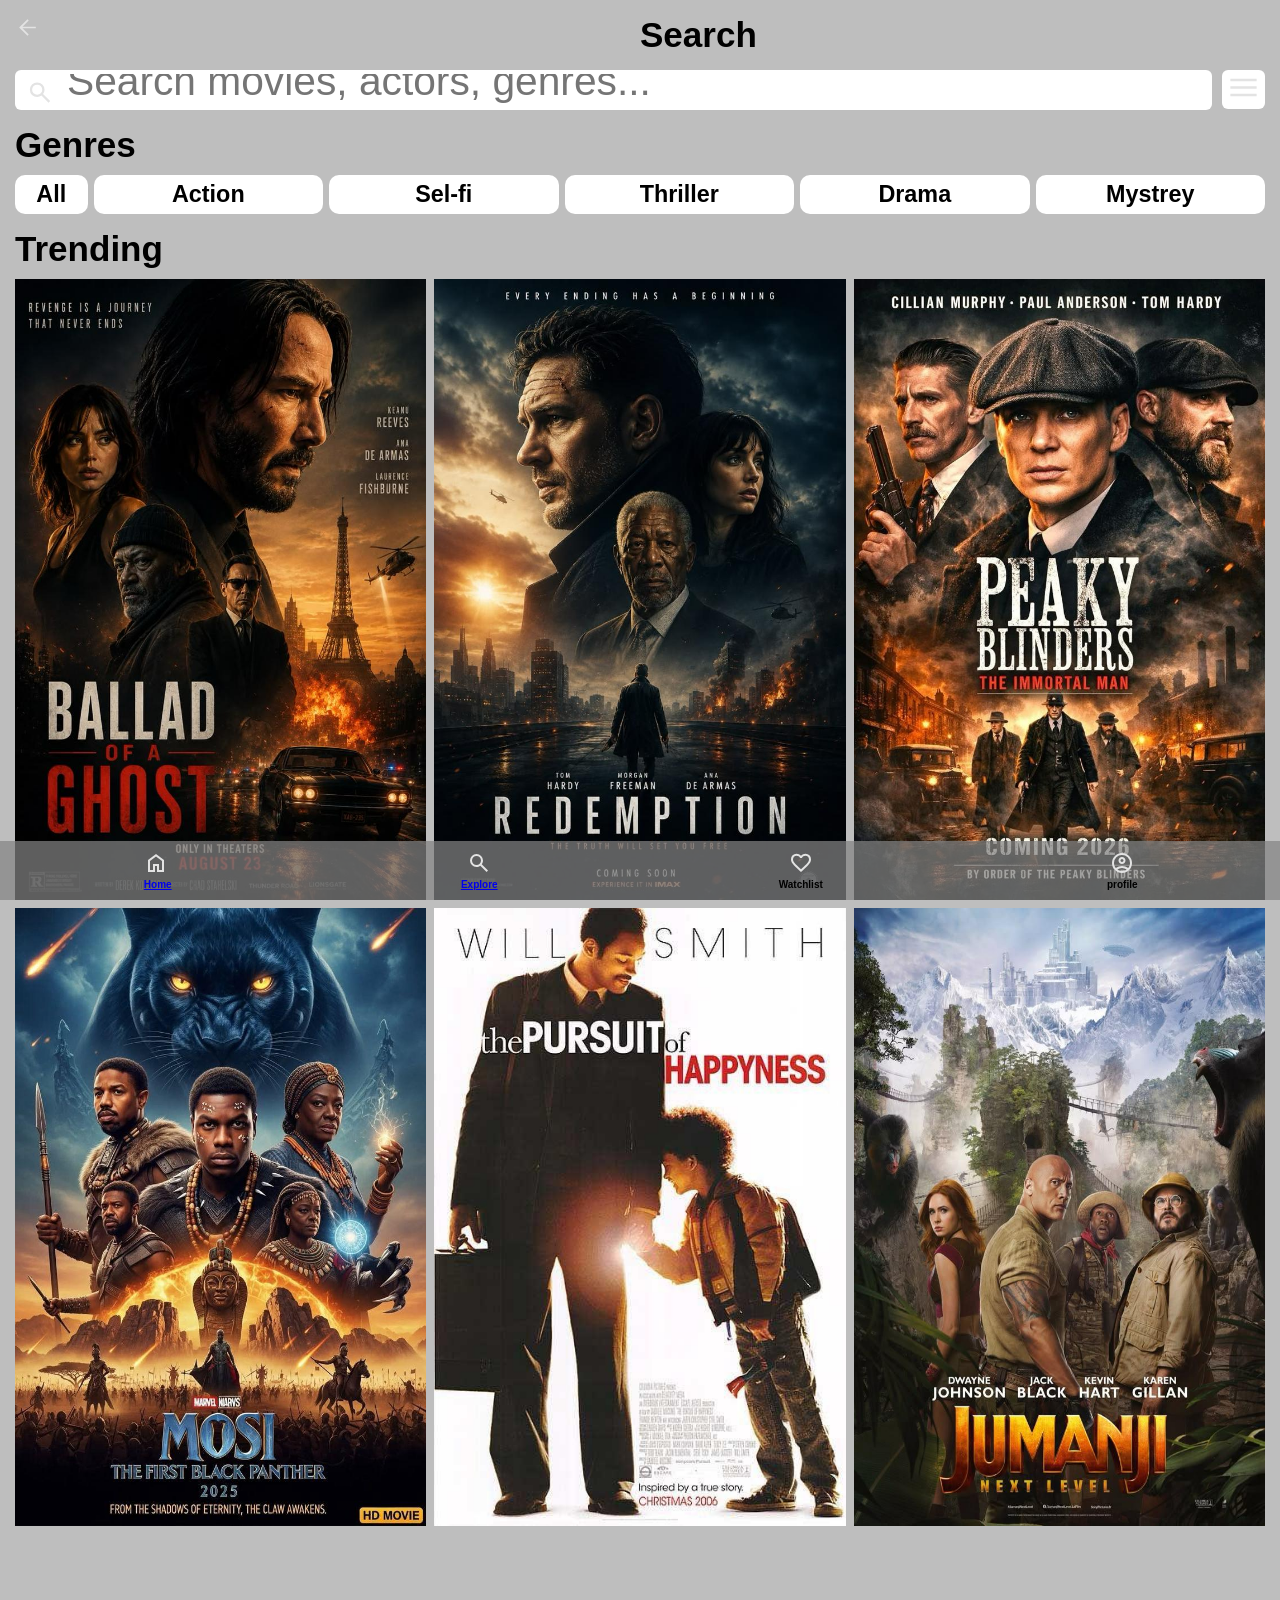
==== explore.html @ e1e0fa36 "add Explore back button" ====
<!DOCTYPE html>
<html>
  <head>
    <meta charset="UTF-8">
    <meta name="viewport" content="width=device-width, initial-scale=1.0">
    <title>
      Explore - MUVY
    </title>
    <link rel="stylesheet" href="styles/explore.css">
    <link rel="stylesheet" href="styles/my-mobile-app-nav-section.css">
  </head>

  <body>

    <header class="head-section-for-the-explore-page">
      <div class="the-header-overall">
        <div class="the-header-sub-overall-container">
          <section class="prev-page">
            <button class="back-button" id="backButton">
              <img class="explore-prev-icon" src="images/nav tools/arrow_back_37dp_E3E3E3_FILL0_wght400_GRAD0_opsz40.svg">
            </button>
          </section>
          <section class="search-identification-container">
            <h3 class="the-identification">
              Search
            </h3>
          </section>
        </div>
      </div>
    </header>

    <main class="the-explore-main-page">

      <div class="the-explore-section">
        <section class="the-explore-main-contents-container">
          <div class="sub-explore-main-contents-container">
            <div class="first-container-for-sercharea-and-genre-selection">
              <div class="the-explore-search-container">
                <img class="explore-search-icon" src="images/nav tools/search_24dp_E3E3E3_FILL0_wght400_GRAD0_opsz24.svg">
                <input class="the-actual-search-area" type="text" placeholder="Search movies, actors, genres...">
              </div>

              <div class="container-for-the-genre-selection">
                <img class="the-actual-genre-selection" src="images/nav tools/menu_37dp_E3E3E3_FILL0_wght400_GRAD0_opsz40.svg">
              </div>
            </div>
          </div>
        </section>

        <section class="the-explore-navigations">
          <div class="overall-container-of-the-explore-navigations">
            <div class="sub-overall-of-the-explore-navigations">
              <div class="container-for-the-genre-identification">
                <h3 class="the-genre-indentification-itself">
                  Genres
                </h3>
              </div>
              <div class="the-nav-buttons-direct-container">
                <div class="all-button-container">
                  All
                </div>
                <div class="the-action-button-container">
                  Action
                </div>
                <div class="the-sel-fi-button-container">
                  Sel-fi
                </div>
                <div class="the-thriller-button-container">
                  Thriller
                </div>
                <div class="Drama-button-container">
                  Drama
                </div>
                <div class="Mystrey-button-container">
                  Mystrey
                </div>
              </div>
            </div>
          </div>
        </section>

        <section class="Trending-videos-overall-container">
          <div class="sub-trending-videos-overall-container">
            <div class="the-trending-identification-container">
              <h3 class="the-trending-itself">
                Trending
              </h3>
            </div>
            <div class="everything-trending">
              <div class="the-videos-container">
                <img class="explore-trending-video-posters" src="images/349fb1eb-657d-4370-ab65-a6c2479800a6.jfif">
              </div>
              <div class="the-videos-container">
                <img class="explore-trending-video-posters" src="images/809d7f90-1464-452e-af18-a321fe0fa209.jfif">
              </div>
              <div class="the-videos-container">
                <img class="explore-trending-video-posters" src="images/22bab4cf-813a-4732-bd72-88b2d6c430fa.jfif">
              </div>
              <div class="the-videos-container">
                <img class="explore-trending-video-posters" src="images/8ad76670-73ea-4ad7-b646-8d81ceb32244.jfif">
              </div>
              <div class="the-videos-container">
                <img class="explore-trending-video-posters" src="images/New folder/11db61d7-6216-493c-9be0-2c440a9c0ec6.jfif">
              </div>
              <div class="the-videos-container">
                <img class="explore-trending-video-posters" src="images/New folder/268a8853-9600-4764-a7ee-4a80a453b72c.jfif">
              </div>
            </div>
          </div>
        </section>
      </div>
    </main>


    <!--this is the bottom navigation center and it 
    should exist across the pages respectively-->

    <nav class="bottom-nav-bar">
      <div class="overall-nav-container">
        <div class="sub-overall-nav-container">
          <section class="the-navs-container">
            <a href="index.html">
              <div>
                <img class="the-navs" src="images/nav tools/home_24dp_E3E3E3_FILL0_wght400_GRAD0_opsz24.svg">
              </div>
              <div class="bottom-navigation-identification">
                Home
              </div>
            </a>
          </section>
          <section class="the-navs-container">
            <a href="explore.html" class="the-navs-container">
              <div>
                <img class="the-navs" src="images/nav tools/search_24dp_E3E3E3_FILL0_wght400_GRAD0_opsz24.svg">
              </div>
              <div class="bottom-navigation-identification">
                Explore
              </div>
            </a>
          </section>
          <section class="the-navs-container">
            <div>
              <img class="the-navs" src="images/nav tools/favorite_24dp_E3E3E3_FILL0_wght400_GRAD0_opsz24.svg">
            </div>
            <div class="bottom-navigation-identification">
              Watchlist
            </div>
          </section>
          <section class="the-navs-container">
            <div>
              <img class="the-navs" src="images/nav tools/account_circle_24dp_E3E3E3_FILL0_wght400_GRAD0_opsz24.svg">
            </div>
            <div class="bottom-navigation-identification">
              profile
            </div>
          </section>
        </div>
      </div>
    </nav>
    

    <script src="JavaScript/Script.js"></script>
  </body>
</html>
---- styles/explore.css ----
body{
  margin: 0;
  width: 100%;
  overflow-x: hidden;
  background-color: rgb(190, 190, 190);
}

html {
  font-size: 16px;
}

* {
  box-sizing: border-box;
}



.the-explore-main-page {
  margin-bottom: 100px;
}

.head-section-for-the-explore-page {
  display: flow-root;
}

.the-explore-section h3 {
  font-family:Arial, sans-serif;
}

.the-header-overall {
  margin-inline: 15px;
}


.the-header-sub-overall-container {
  display: flex;
  margin-block: 15px;
}


.prev-page {
  display: flex;
  flex: 1;
}

.back-button {
  border: none;
  background-color: transparent;
  cursor: pointer;
  padding: 0;
  height: 25px;
}

.explore-prev-icon {
  height: 100%;
}


.search-identification-container {
  display: flex;
  flex: 1;
}

.the-identification {
  font-family: Arial, Helvetica, sans-serif;
  margin: 0;
  font-size: calc(12px + (18 - 12) * ((100vw - 320px) / (570 - 320)));
}


.the-explore-main-contents-container {
  margin-inline: 15px;
}


.explore-search-icon {
  width: 35px;
  height: 27px;
  margin-top: 5px;
}

.first-container-for-sercharea-and-genre-selection {
  display: flex;
  gap: 10px;
}


.the-explore-search-container {
  display: flex; 
  flex: 1;
  height: fit-content;
  background-color: white;
  border-radius: 6px;
  padding: 4px 8px;
}


.the-actual-search-area {
  width: 100%;
  padding: 4px 10px;
  border: none;
  border-radius: 6px;
}

.the-actual-search-area::placeholder {
  font-size: calc(10px + (18 - 10) * ((100vw - 320px) / (570 - 320)));
}

.container-for-the-genre-selection {
  height: fit-content;
  background-color: white;
  border-radius: 6px;
  padding: 0 4px;
  cursor: pointer;
}

.the-actual-genre-selection {
  width: 35px;
}

/* the nav buttons */

.overall-container-of-the-explore-navigations {
  margin-inline: 15px;
}

.sub-overall-of-the-explore-navigations {
  margin-block: 15px;
}

.container-for-the-genre-identification {
  margin-bottom: 10px;
}

.the-genre-indentification-itself {
  margin: 0;
  font-size: calc(12px + (18 - 12) * ((100vw - 320px) / (570 - 320)));
}


.the-nav-buttons-direct-container {
  display: flex;
  flex-direction: row;
  gap: 6px;
}


.all-button-container {
  display: flex;
  justify-content: space-around;
  width: fit-content;
  padding: 6px calc(6px + (10 - 6) * ((100vw - 320px) / (570 - 320)));
  height: fit-content;
  background-color: white;
  border-radius: 10px;
  cursor: pointer;
  transition: 0.45s;
  font-family: Arial, Helvetica, sans-serif;
  font-size: calc(8px + (12 - 8) * ((100vw - 320px) / (570 - 320)));
  font-weight: 700;
}


.the-action-button-container,
.the-sel-fi-button-container,
.the-thriller-button-container,
.Drama-button-container,
.Mystrey-button-container {
  display: flex;
  flex: 1;
  justify-content: space-around;
  padding: 6px 6px;
  height: fit-content;
  background-color: white;
  border-radius: 10px;
  cursor: pointer;
  transition: 0.45s;
  font-family: Arial, Helvetica, sans-serif;
  font-size: calc(8px + (12 - 8) * ((100vw - 320px) / (570 - 320)));
  font-weight: 700;
}

.all-button-container:active,
.the-action-button-container:active,
.the-sel-fi-button-container:active,
.the-thriller-button-container:active,
.Drama-button-container:active,
.Mystrey-button-container:active {
  background-color: red;
  color: white;
}


/* the trending videos */


.Trending-videos-overall-container {
  margin-inline: 15px;
}

.the-trending-identification-container {
  margin-bottom: 10px;
}

.the-trending-itself {
  margin: 0;
  font-size: calc(12px + (18 - 12) * ((100vw - 320px) / (570 - 320)));
}


.everything-trending {
  display: grid;
  grid-template-columns: 1fr 1fr 1fr;
  column-gap: 8px;
  row-gap: 8px;
}

.the-videos-container {
  width: 100%;
}

.explore-trending-video-posters {
  width: 100%;
  height: 100%;
  cursor: pointer;
}
---- styles/my-mobile-app-nav-section.css ----
.bottom-nav-bar {
  position: fixed;
  bottom: 0;
  left: 0;
  width: 100%;
  background-color: rgba(131, 131, 131, 0.719);
}

.overall-nav-container {
  width: 100%;
}


.sub-overall-nav-container {
  margin: 10px 0;
  display: flex;
  align-items: flex-start;
  gap: 6px;
  width: 100%;
}

.the-navs-container {
  display: flex;
  flex-direction: column;
  align-items: center;
  flex: 1;
  width: 50px;
}

.the-navs {
  cursor: pointer;
}

.bottom-navigation-identification {
  font-family: Arial, Helvetica, sans-serif;
  font-size: 10px;
  font-weight: bold;
}
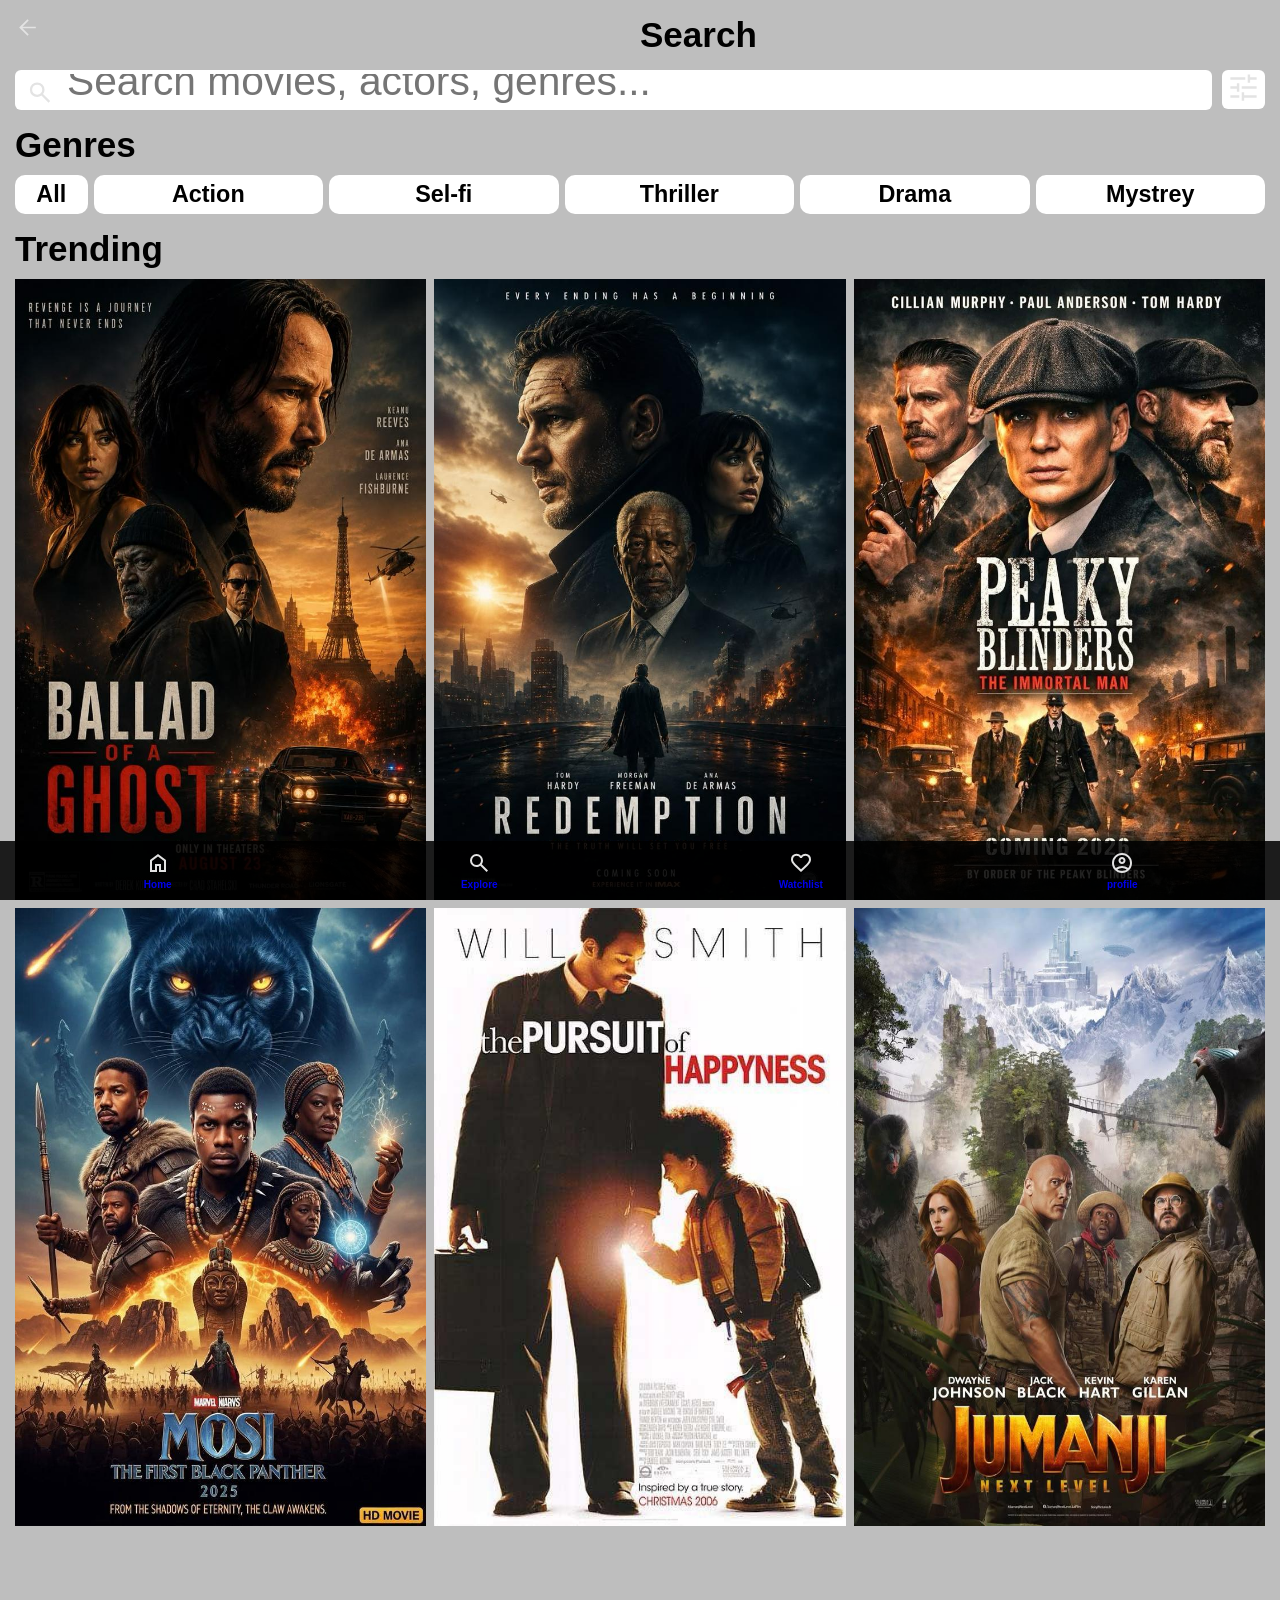
==== commit 4b3071d1: "Update MUVY pages and navigation" ====
--- a/explore.html
+++ b/explore.html
@@ -41,7 +41,7 @@
               </div>
 
               <div class="container-for-the-genre-selection">
-                <img class="the-actual-genre-selection" src="images/nav tools/menu_37dp_E3E3E3_FILL0_wght400_GRAD0_opsz40.svg">
+                <img class="the-actual-genre-selection" src="images/nav tools/tune_37dp_E3E3E3_FILL0_wght400_GRAD0_opsz40.svg">
               </div>
             </div>
           </div>
@@ -119,7 +119,7 @@
       <div class="overall-nav-container">
         <div class="sub-overall-nav-container">
           <section class="the-navs-container">
-            <a href="index.html">
+            <a href="index.html" class="the-navs-container">
               <div>
                 <img class="the-navs" src="images/nav tools/home_24dp_E3E3E3_FILL0_wght400_GRAD0_opsz24.svg">
               </div>
@@ -139,20 +139,24 @@
             </a>
           </section>
           <section class="the-navs-container">
-            <div>
-              <img class="the-navs" src="images/nav tools/favorite_24dp_E3E3E3_FILL0_wght400_GRAD0_opsz24.svg">
-            </div>
-            <div class="bottom-navigation-identification">
-              Watchlist
-            </div>
+            <a href="watchlist.html" class="the-navs-container">
+              <div>
+                <img class="the-navs" src="images/nav tools/favorite_24dp_E3E3E3_FILL0_wght400_GRAD0_opsz24.svg">
+              </div>
+              <div class="bottom-navigation-identification">
+                Watchlist
+              </div>
+            </a>
           </section>
           <section class="the-navs-container">
-            <div>
-              <img class="the-navs" src="images/nav tools/account_circle_24dp_E3E3E3_FILL0_wght400_GRAD0_opsz24.svg">
-            </div>
-            <div class="bottom-navigation-identification">
-              profile
-            </div>
+            <a class="the-navs-container" href="profile.html">
+              <div>
+                <img class="the-navs" src="images/nav tools/account_circle_24dp_E3E3E3_FILL0_wght400_GRAD0_opsz24.svg">
+              </div>
+              <div class="bottom-navigation-identification">
+                profile
+              </div>
+            </a>
           </section>
         </div>
       </div>
--- a/styles/my-mobile-app-nav-section.css
+++ b/styles/my-mobile-app-nav-section.css
@@ -3,7 +3,7 @@
   bottom: 0;
   left: 0;
   width: 100%;
-  background-color: rgba(131, 131, 131, 0.719);
+  background-color: rgba(0, 0, 0, 0.855);
 }
 
 .overall-nav-container {
@@ -17,6 +17,11 @@
   align-items: flex-start;
   gap: 6px;
   width: 100%;
+}
+
+.the-navs-container {
+  text-align: center;
+  text-decoration: none;
 }
 
 .the-navs-container {
